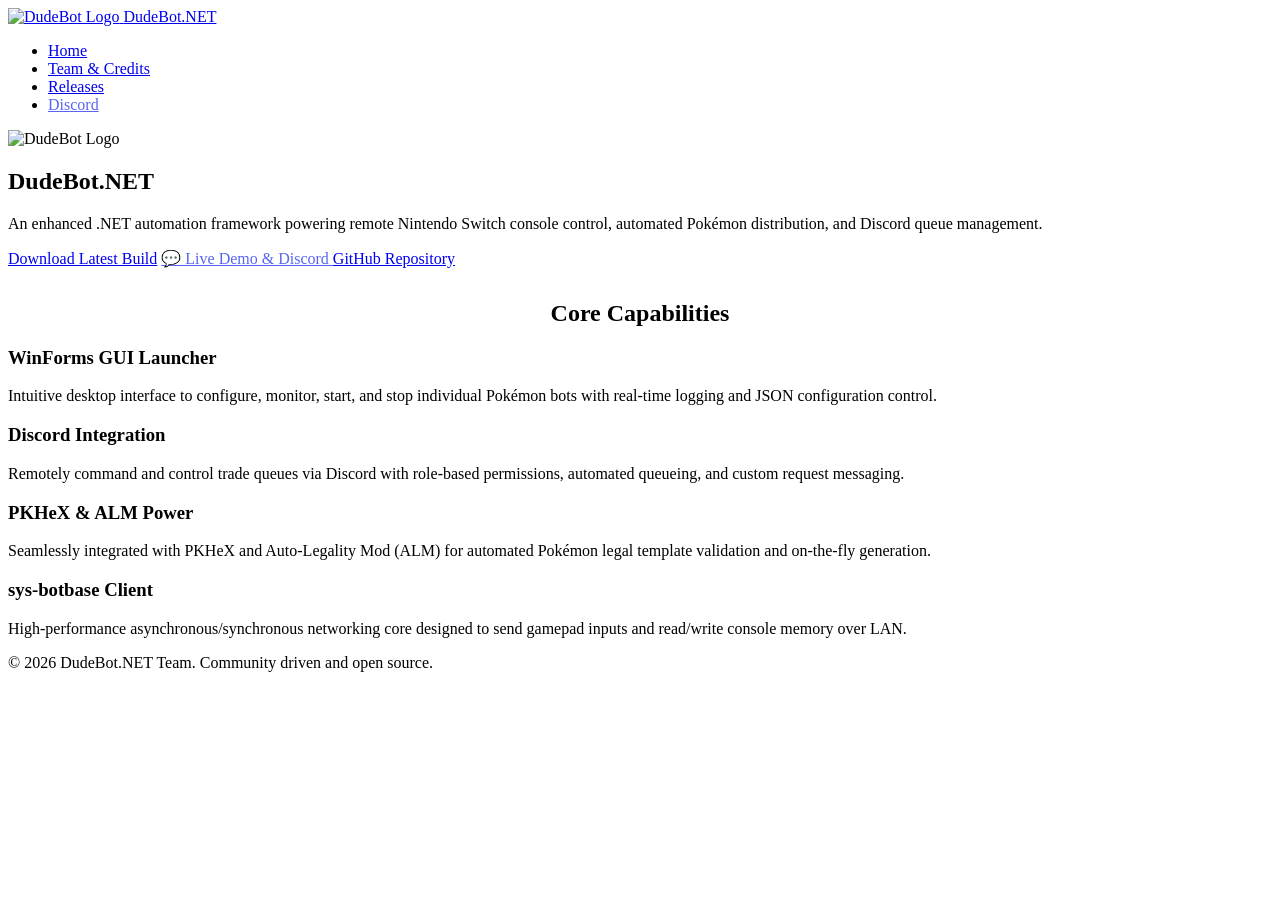
==== docs/index.html @ c85ea891 "Revise index.html structure and content Updated the title and added a new stylesheet link. Modified " ====
<!DOCTYPE html>
<html lang="en">
<head>
    <meta charset="UTF-8">
    <meta name="viewport" content="width=device-width, initial-scale=1.0">
    <title>DudeBot.NET - Advanced Automation Framework</title>
    <link rel="stylesheet" href="styles/styles.css">
</head>
<body>

    <header>
        <a href="index.html" class="brand">
            <img src="img/logo.png" alt="DudeBot Logo">
            <span>DudeBot.NET</span>
        </a>
		<nav>
			<ul>
				<li><a href="index.html">Home</a></li>
				<li><a href="team.html">Team & Credits</a></li>
				<li><a href="downloads.html">Releases</a></li>
				<li><a href="https://discord.gg/inlinkwetrust" target="_blank" style="color: #5865F2;">Discord</a></li>
			</ul>
		</nav>
    </header>

    <main>
        <section class="hero">
            <img src="img/logo.png" alt="DudeBot Logo" class="logo-large">
            <h1>DudeBot.NET</h1>
            <p>An enhanced .NET automation framework powering remote Nintendo Switch console control, automated Pokémon distribution, and Discord queue management.</p>
			<div class="btn-group">
				<a href="downloads.html" class="btn btn-primary">Download Latest Build</a>
				<a href="https://discord.gg/inlinkwetrust" target="_blank" class="btn btn-secondary" style="border-color: #5865F2; color: #5865F2;">
					💬 Live Demo & Discord
				</a>
				<a href="https://github.com/Havokx89/DudeBot.NET" target="_blank" class="btn btn-secondary">GitHub Repository</a>
			</div>
        </section>

        <section>
            <h2 style="text-align: center; margin-top: 2rem;">Core Capabilities</h2>
            <div class="grid">
                <div class="card">
                    <h3>WinForms GUI Launcher</h3>
                    <p>Intuitive desktop interface to configure, monitor, start, and stop individual Pokémon bots with real-time logging and JSON configuration control.</p>
                </div>
                <div class="card">
                    <h3>Discord Integration</h3>
                    <p>Remotely command and control trade queues via Discord with role-based permissions, automated queueing, and custom request messaging.</p>
                </div>
                <div class="card">
                    <h3>PKHeX & ALM Power</h3>
                    <p>Seamlessly integrated with PKHeX and Auto-Legality Mod (ALM) for automated Pokémon legal template validation and on-the-fly generation.</p>
                </div>
                <div class="card card-center">
                    <h3>sys-botbase Client</h3>
                    <p>High-performance asynchronous/synchronous networking core designed to send gamepad inputs and read/write console memory over LAN.</p>
                </div>
            </div>
        </section>
    </main>

    <footer>
        <p>&copy; 2026 DudeBot.NET Team. Community driven and open source.</p>
    </footer>

</body>
</html>
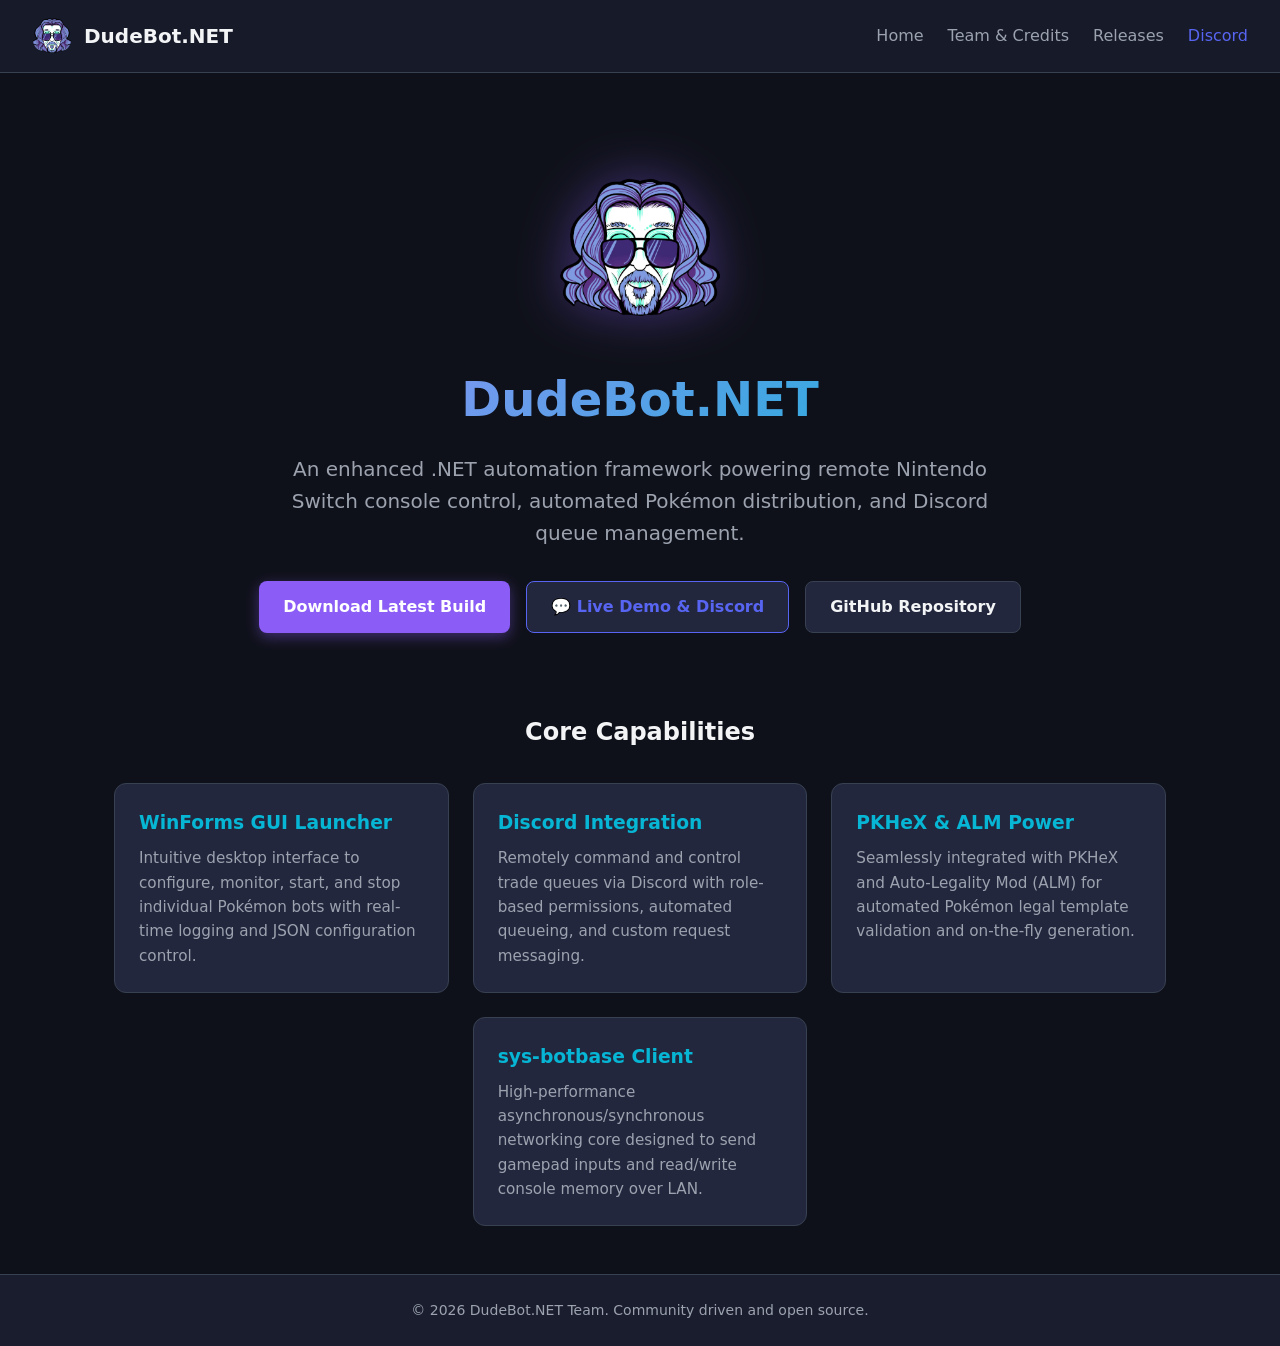
==== commit fb1eedc4: "Add files via upload" ====
--- a/docs/index.html
+++ b/docs/index.html
@@ -65,4 +65,4 @@
     </footer>
 
 </body>
-</html>
+</html>
--- a/docs/styles/styles.css
+++ b/docs/styles/styles.css
@@ -0,0 +1,267 @@
+:root {
+  --bg-primary: #0f111a;
+  --bg-secondary: #1a1d2e;
+  --bg-card: #23273e;
+  --accent-purple: #8b5cf6;
+  --accent-purple-glow: rgba(139, 92, 246, 0.4);
+  --accent-cyan: #06b6d4;
+  --text-main: #f3f4f6;
+  --text-muted: #9ca3af;
+  --border-color: #374151;
+  --warning-bg: rgba(239, 68, 68, 0.1);
+  --warning-border: #ef4444;
+}
+
+* {
+  box-sizing: border-box;
+  margin: 0;
+  padding: 0;
+  font-family: 'Segoe UI', system-ui, -apple-system, sans-serif;
+}
+
+body {
+  background-color: var(--bg-primary);
+  color: var(--text-main);
+  line-height: 1.6;
+  min-height: 100vh;
+  display: flex;
+  flex-direction: column;
+}
+
+/* Header & Nav */
+header {
+  background: rgba(26, 29, 46, 0.8);
+  backdrop-filter: blur(10px);
+  border-bottom: 1px solid var(--border-color);
+  position: sticky;
+  top: 0;
+  z-index: 100;
+  padding: 1rem 2rem;
+  display: flex;
+  justify-content: space-between;
+  align-items: center;
+}
+
+.brand {
+  display: flex;
+  align-items: center;
+  gap: 0.75rem;
+  text-decoration: none;
+  color: var(--text-main);
+  font-weight: 700;
+  font-size: 1.25rem;
+}
+
+.brand img {
+  width: 40px;
+  height: 40px;
+  border-radius: 50%;
+}
+
+nav ul {
+  display: flex;
+  list-style: none;
+  gap: 1.5rem;
+}
+
+nav a {
+  color: var(--text-muted);
+  text-decoration: none;
+  font-weight: 500;
+  transition: color 0.2s;
+}
+
+nav a:hover, nav a.active {
+  color: var(--accent-cyan);
+}
+
+/* Main Layout */
+main {
+  max-width: 1100px;
+  margin: 0 auto;
+  padding: 3rem 1.5rem;
+  flex: 1;
+  width: 100%;
+}
+
+/* Hero Section */
+.hero {
+  text-align: center;
+  padding: 3rem 1rem;
+}
+
+.hero img.logo-large {
+  width: 160px;
+  height: 160px;
+  margin-bottom: 1.5rem;
+  filter: drop-shadow(0 0 25px var(--accent-purple-glow));
+}
+
+.hero h1 {
+  font-size: 3rem;
+  margin-bottom: 1rem;
+  background: linear-gradient(135deg, #a78bfa, var(--accent-cyan));
+  -webkit-background-clip: text;
+  -webkit-text-fill-color: transparent;
+}
+
+.hero p {
+  font-size: 1.25rem;
+  color: var(--text-muted);
+  max-width: 700px;
+  margin: 0 auto 2rem;
+}
+
+.btn-group {
+  display: flex;
+  gap: 1rem;
+  justify-content: center;
+  flex-wrap: wrap;
+}
+
+.btn {
+  display: inline-flex;
+  align-items: center;
+  gap: 0.5rem;
+  padding: 0.75rem 1.5rem;
+  border-radius: 8px;
+  font-weight: 600;
+  text-decoration: none;
+  transition: all 0.2s ease;
+}
+
+.btn-primary {
+  background: var(--accent-purple);
+  color: white;
+  box-shadow: 0 4px 14px var(--accent-purple-glow);
+}
+
+.btn-primary:hover {
+  transform: translateY(-2px);
+  background: #7c3aed;
+}
+
+.btn-secondary {
+  background: var(--bg-card);
+  color: var(--text-main);
+  border: 1px solid var(--border-color);
+}
+
+.btn-secondary:hover {
+  border-color: var(--accent-cyan);
+  color: var(--accent-cyan);
+}
+
+/* Cards & Grid */
+.grid {
+  display: grid;
+  grid-template-columns: repeat(auto-fit, minmax(300px, 1fr));
+  gap: 1.5rem;
+  margin-top: 2rem;
+}
+
+.card {
+  background: var(--bg-card);
+  border: 1px solid var(--border-color);
+  border-radius: 12px;
+  padding: 1.5rem;
+  transition: transform 0.2s;
+}
+
+.card:hover {
+  transform: translateY(-3px);
+  border-color: var(--accent-purple);
+}
+
+.card h3 {
+  color: var(--accent-cyan);
+  margin-bottom: 0.5rem;
+}
+
+.card p {
+  color: var(--text-muted);
+  font-size: 0.95rem;
+}
+.grid .card-center {
+    grid-column: 2; /* Places the card in the middle column of a 3-column grid */
+}
+
+.dev-card {
+  display: flex;
+  align-items: center;
+  gap: 1rem;
+}
+
+.dev-card img {
+  width: 60px;
+  height: 60px;
+  border-radius: 50%;
+  border: 2px solid var(--accent-purple);
+}
+
+/* Callout Box */
+.warning-box {
+  background: var(--warning-bg);
+  border-left: 4px solid var(--warning-border);
+  padding: 1.25rem 1.5rem;
+  border-radius: 0 8px 8px 0;
+  margin: 2.5rem 0;
+}
+
+.warning-box h4 {
+  color: #f87171;
+  margin-bottom: 0.5rem;
+}
+
+.warning-box p {
+  color: #fca5a5;
+  font-size: 0.95rem;
+}
+
+.warning-box a {
+  color: #fff;
+  text-decoration: underline;
+}
+
+/* Release List */
+.release-item {
+  background: var(--bg-card);
+  border: 1px solid var(--border-color);
+  border-radius: 12px;
+  padding: 1.5rem;
+  margin-bottom: 1.5rem;
+}
+
+.release-header {
+  display: flex;
+  justify-content: space-between;
+  align-items: center;
+  margin-bottom: 1rem;
+  flex-wrap: wrap;
+  gap: 0.5rem;
+}
+
+.tag {
+  background: var(--accent-purple);
+  color: white;
+  padding: 0.25rem 0.75rem;
+  border-radius: 20px;
+  font-size: 0.85rem;
+  font-weight: bold;
+}
+
+.release-date {
+  color: var(--text-muted);
+  font-size: 0.85rem;
+}
+
+/* Footer */
+footer {
+  background: var(--bg-secondary);
+  border-top: 1px solid var(--border-color);
+  text-align: center;
+  padding: 1.5rem;
+  color: var(--text-muted);
+  font-size: 0.875rem;
+  margin-top: auto;
+}
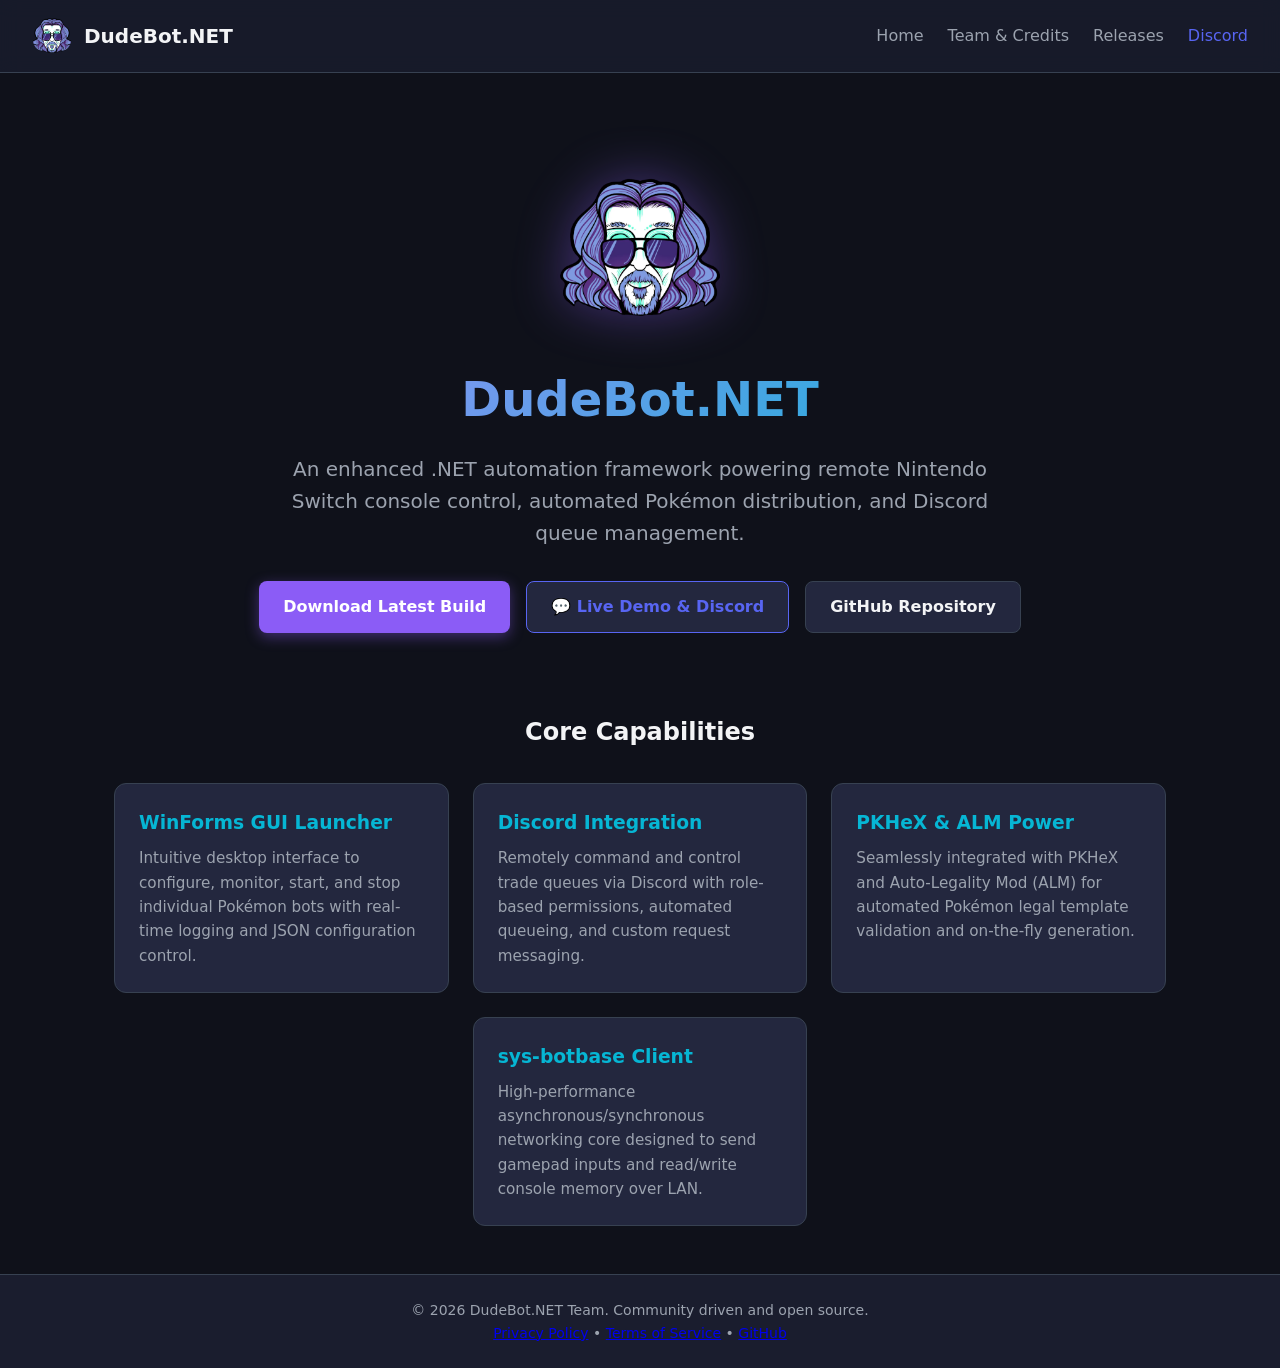
==== commit ff930b0d: "Add footer links for Privacy Policy and Terms of Service" ====
--- a/docs/index.html
+++ b/docs/index.html
@@ -62,7 +62,14 @@
 
     <footer>
         <p>&copy; 2026 DudeBot.NET Team. Community driven and open source.</p>
+		<p class="footer-links">
+			<a href="privacy.html">Privacy Policy</a>
+			<span class="divider">•</span>
+			<a href="terms.html">Terms of Service</a>
+			<span class="divider">•</span>
+			<a href="https://github.com/Havokx89/DudeBot.NET" target="_blank" rel="noopener">GitHub</a>
+		</p>
     </footer>
 
 </body>
-</html>+</html>
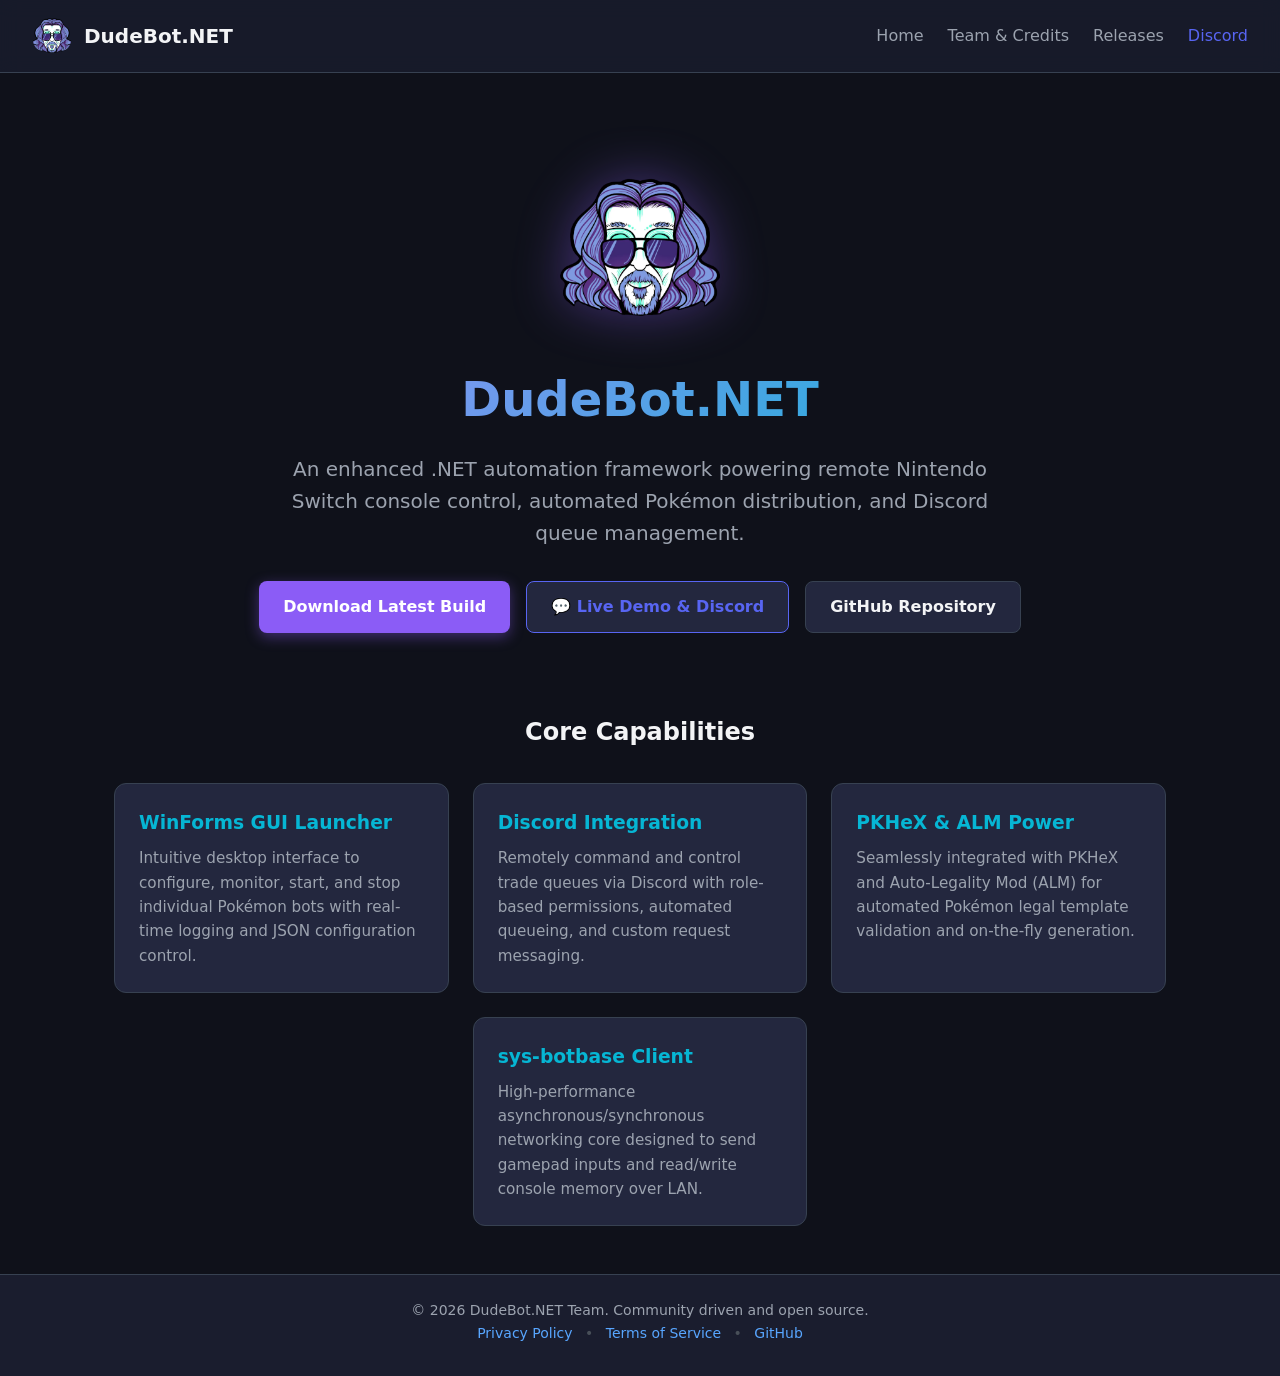
==== commit 898f8704: "Add favicon link to index.html" ====
--- a/docs/index.html
+++ b/docs/index.html
@@ -1,6 +1,7 @@
 <!DOCTYPE html>
 <html lang="en">
 <head>
+    <link rel="icon" type="image/png" href="/images/logo.png">
     <meta charset="UTF-8">
     <meta name="viewport" content="width=device-width, initial-scale=1.0">
     <title>DudeBot.NET - Advanced Automation Framework</title>
--- a/docs/styles/styles.css
+++ b/docs/styles/styles.css
@@ -264,4 +264,22 @@
   color: var(--text-muted);
   font-size: 0.875rem;
   margin-top: auto;
-}+}
+.footer-links {
+  margin-bottom: 8px;
+}
+
+.footer-links a {
+  color: #58a6ff;
+  text-decoration: none;
+  font-weight: 500;
+}
+
+.footer-links a:hover {
+  text-decoration: underline;
+}
+
+.footer-links .divider {
+  margin: 0 8px;
+  color: #484f58;
+}
